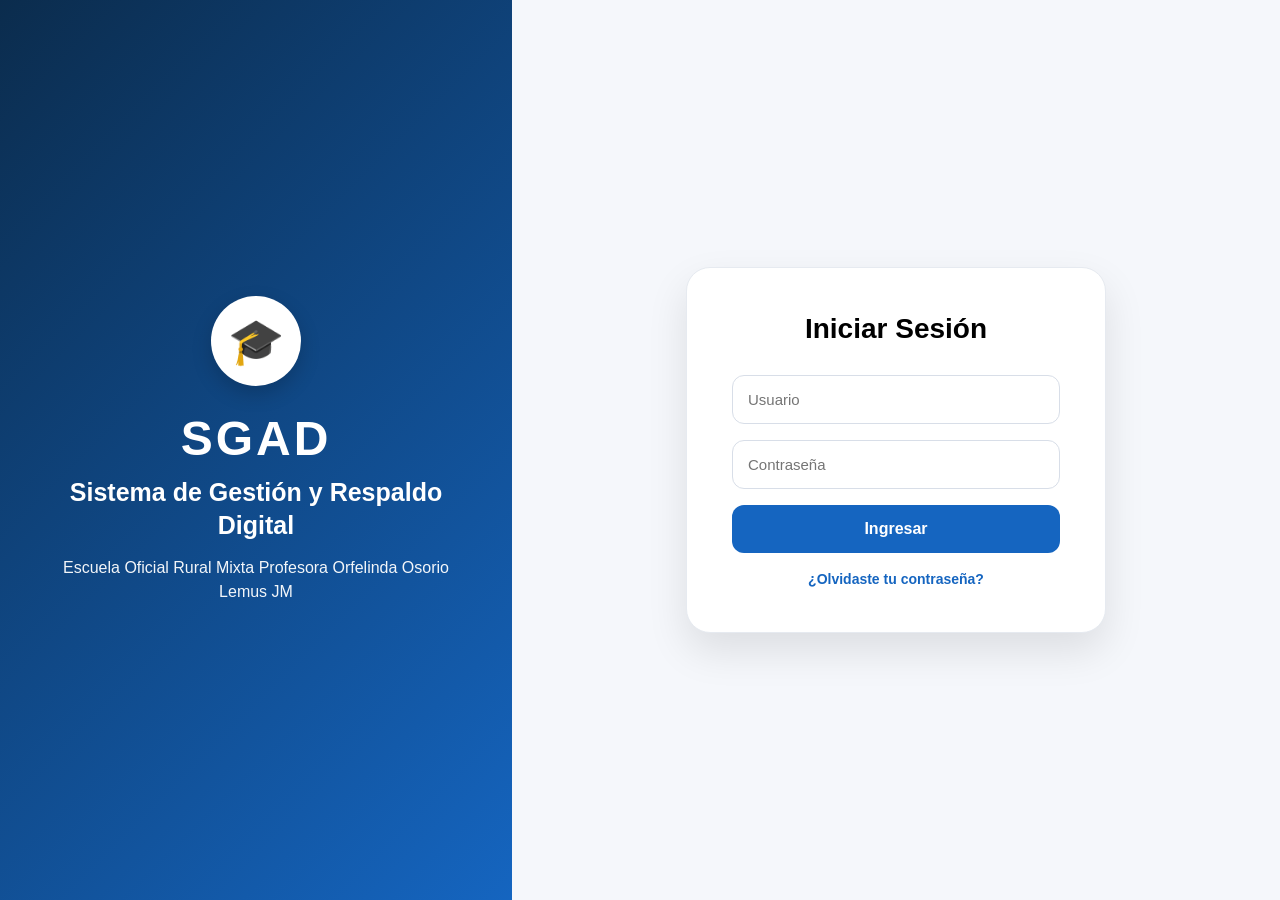
==== index.html @ c1d3e0bd "Add files via upload" ====
<!DOCTYPE html>
<html lang="es">
<head>
    <meta charset="UTF-8">
    <meta name="viewport" content="width=device-width, initial-scale=1.0">
    <title>SGAD - Sistema de Gestión y Respaldo Digital</title>
    <link rel="stylesheet" href="style.css">
</head>
<body>

    <div class="contenedor-login">

        <div class="lado-izquierdo">
            <div class="contenido-logo">
                <div class="logo-circulo">🎓</div>
                <h1>SGAD</h1>
                <h2>Sistema de Gestión y Respaldo Digital</h2>
                <p>Escuela Oficial Rural Mixta Profesora Orfelinda Osorio Lemus JM</p>
            </div>
        </div>

        <div class="lado-derecho">
            <div class="login-box">
                <h2>Iniciar Sesión</h2>
                <input type="text" placeholder="Usuario">
                <input type="password" placeholder="Contraseña">
                <button onclick="iniciarSesion()">Ingresar</button>
                <a href="pages/recuperar-password.html" class="recuperar">
    ¿Olvidaste tu contraseña?
</a>
            </div>
        </div>

    </div>

    <script src="script.js"></script>
</body>
</html>
---- style.css ----
*{
    margin:0;
    padding:0;
    box-sizing:border-box;
    font-family: Arial, sans-serif;
}

body{
    background:#f5f7fb;
}

.contenedor-login{
    display:flex;
    height:100vh;
}

.lado-izquierdo{
    width:40%;
    background:linear-gradient(135deg, #0b2c4d, #1565c0);
    color:white;
    display:flex;
    justify-content:center;
    align-items:center;
    text-align:center;
    padding:50px;
}

.lado-derecho{
    width:60%;
    display:flex;
    justify-content:center;
    align-items:center;
}

.logo-circulo{
    width:90px;
    height:90px;
    background:white;
    color:#1565c0;
    border-radius:50%;
    display:flex;
    justify-content:center;
    align-items:center;
    font-size:45px;
    margin:0 auto 25px auto;
    box-shadow:0 8px 20px rgba(0,0,0,0.18);
}

.contenido-logo h1{
    font-size:48px;
    margin-bottom:10px;
    letter-spacing:3px;
}

.contenido-logo h2{
    font-size:25px;
    margin-bottom:15px;
    line-height:1.3;
}

.contenido-logo p{
    font-size:16px;
    line-height:1.5;
    opacity:0.95;
}

.login-box{
    background:white;
    width:420px;
    padding:45px;
    border-radius:24px;
    box-shadow:0 18px 40px rgba(0,0,0,0.10);
    border:1px solid #e6eaf0;
}

.login-box h2{
    text-align:center;
    margin-bottom:30px;
    font-size:28px;
}

.login-box input{
    width:100%;
    padding:15px;
    margin-bottom:16px;
    border:1px solid #d8dee8;
    border-radius:12px;
    font-size:15px;
    outline:none;
}

.login-box input:focus{
    border-color:#1565c0;
    box-shadow:0 0 0 3px rgba(21,101,192,0.12);
}

.login-box button{
    width:100%;
    padding:15px;
    background:#1565c0;
    color:white;
    border:none;
    border-radius:12px;
    cursor:pointer;
    font-size:16px;
    font-weight:bold;
}

.login-box button:hover{
    background:#0b4ea2;
}

/* DASHBOARD */

.dashboard{
    display:flex;
    height:100vh;
}

.sidebar{
    width:230px;
    background:#0b2c4d;
    color:white;
    padding:30px 20px;
}

.sidebar h2{
    text-align:center;
    margin-bottom:40px;
}

.sidebar ul{
    list-style:none;
}

.sidebar ul li{
    margin:20px 0;
}

.sidebar ul li a{
    color:#dbe7f5;
    text-decoration:none;
    font-size:18px;
    display:flex;
    align-items:center;
    gap:12px;
    padding:15px 18px;
    border-radius:14px;
    transition:0.3s;
}

.sidebar ul li a:hover{
    background:#1565c0;
    color:white;
}

.contenido-dashboard{
    flex:1;
    background:#f5f7fb;
    padding:40px;
}

.header-dashboard h1{
    font-size:36px;
    margin-bottom:10px;
}

.header-dashboard p{
    color:gray;
    margin-bottom:40px;
}

.cards{
    display:grid;
    grid-template-columns: repeat(auto-fit, minmax(230px, 1fr));
    gap:25px;
    margin-top:20px;
}

.card{
    background:white;
    padding:28px;
    border-radius:22px;
    box-shadow:0 10px 25px rgba(0,0,0,0.05);
    border:1px solid #edf2f7;
    transition:0.3s;
}

.card:hover{
    transform:translateY(-7px);
    box-shadow:0 15px 30px rgba(21,101,192,0.12);
}

.card h3{
    margin-bottom:10px;
}

.barra-superior{
    background:white;
    border-radius:20px;
    padding:22px 30px;
    margin-bottom:30px;
    display:flex;
    justify-content:space-between;
    align-items:center;
    box-shadow:0 8px 20px rgba(0,0,0,0.05);
}

.barra-superior h2{
    margin-bottom:5px;
}

.barra-superior p{
    color:gray;
}

.usuario-box{
    background:#1565c0;
    color:white;
    padding:14px 20px;
    border-radius:14px;
    font-weight:bold;
}

/* TABLAS */

.acciones-tabla{
    display:flex;
    justify-content:space-between;
    align-items:center;
    margin-bottom:25px;
}

.acciones-tabla input{
    width:320px;
    padding:14px;
    border:1px solid #d8dee8;
    border-radius:12px;
    outline:none;
}

.acciones-tabla button{
    background:#1565c0;
    color:white;
    border:none;
    padding:14px 20px;
    border-radius:12px;
    font-weight:bold;
    cursor:pointer;
}

.tabla-contenedor{
    background:white;
    border-radius:22px;
    padding:25px;
    box-shadow:0 10px 25px rgba(0,0,0,0.05);
    border:1px solid #edf2f7;
}

table{
    width:100%;
    border-collapse:collapse;
}

th{
    text-align:left;
    padding:15px;
    color:#5f6b7a;
    border-bottom:1px solid #edf2f7;
}

td{
    padding:16px;
    border-bottom:1px solid #edf2f7;
}

.activo{
    background:#e8f7ee;
    color:#168a45;
    padding:7px 12px;
    border-radius:20px;
    font-weight:bold;
}

.pendiente{
    background:#fff4d8;
    color:#b7791f;
    padding:7px 12px;
    border-radius:20px;
    font-weight:bold;
}

.btn-azul{
    background:#1565c0;
    color:white;
    text-decoration:none;
    padding:14px 20px;
    border-radius:12px;
    font-weight:bold;
}

/* FORMULARIO ESTUDIANTE */

.formulario-card{
    background:white;
    padding:35px;
    border-radius:22px;
    display:grid;
    grid-template-columns:1fr 1fr;
    gap:20px;
    box-shadow:0 10px 25px rgba(0,0,0,0.05);
}

.grupo-formulario{
    display:flex;
    flex-direction:column;
}

.grupo-formulario label{
    margin-bottom:8px;
    font-weight:bold;
    color:#334155;
}

.grupo-formulario input,
.grupo-formulario select{
    padding:14px;
    border:1px solid #d8dee8;
    border-radius:12px;
    outline:none;
}

.botones-formulario{
    grid-column: span 2;
    display:flex;
    justify-content:end;
    gap:15px;
    margin-top:20px;
}

.btn-cancelar{
    background:#e5e7eb;
    padding:14px 20px;
    border-radius:12px;
    text-decoration:none;
    color:#111827;
    font-weight:bold;
}

.btn-guardar{
    background:#1565c0;
    color:white;
    border:none;
    padding:14px 22px;
    border-radius:12px;
    font-weight:bold;
    cursor:pointer;
}

/* EXPEDIENTES */

.expediente-grid{
    display:grid;
    grid-template-columns:320px 1fr;
    gap:30px;
}

.perfil-card{
    background:white;
    padding:35px;
    border-radius:22px;
    text-align:center;
    box-shadow:0 10px 25px rgba(0,0,0,0.05);
}

.avatar{
    width:90px;
    height:90px;
    background:#1565c0;
    color:white;
    border-radius:50%;
    display:flex;
    justify-content:center;
    align-items:center;
    margin:0 auto 20px;
    font-size:28px;
    font-weight:bold;
}

.perfil-card h2{
    margin-bottom:10px;
}

.perfil-card p{
    margin:10px 0;
    color:#475569;
}

.detalle-expediente{
    background:white;
    padding:35px;
    border-radius:22px;
    box-shadow:0 10px 25px rgba(0,0,0,0.05);
}

.detalle-expediente h2{
    margin-bottom:25px;
}

.documento-item{
    display:flex;
    justify-content:space-between;
    align-items:center;
    padding:18px;
    border:1px solid #edf2f7;
    border-radius:14px;
    margin-bottom:15px;
}

/* REPORTES */

.cards-reportes{
    display:grid;
    grid-template-columns:repeat(auto-fit,minmax(260px,1fr));
    gap:25px;
}

.reporte-card{
    background:white;
    padding:30px;
    border-radius:24px;
    text-align:center;
    box-shadow:0 10px 25px rgba(0,0,0,0.05);
    transition:0.3s;
}

.reporte-card:hover{
    transform:translateY(-6px);
}

.icono-reporte{
    font-size:55px;
    margin-bottom:20px;
}

.reporte-card h3{
    margin-bottom:12px;
}

.reporte-card p{
    color:#64748b;
    margin-bottom:20px;
}

.reporte-card button{
    background:#1565c0;
    color:white;
    border:none;
    padding:14px 18px;
    border-radius:12px;
    cursor:pointer;
    font-weight:bold;
}

/* CONFIGURACIÓN */

.config-grid{
    display:grid;
    grid-template-columns:repeat(auto-fit,minmax(260px,1fr));
    gap:25px;
}

.config-card{
    background:white;
    padding:30px;
    border-radius:24px;
    text-align:center;
    box-shadow:0 10px 25px rgba(0,0,0,0.05);
    transition:0.3s;
}

.config-card:hover{
    transform:translateY(-6px);
}

.icono-config{
    font-size:55px;
    margin-bottom:20px;
}

.config-card h3{
    margin-bottom:12px;
}

.config-card p{
    color:#64748b;
    margin-bottom:20px;
}

.config-card button{
    background:#1565c0;
    color:white;
    border:none;
    padding:14px 18px;
    border-radius:12px;
    cursor:pointer;
    font-weight:bold;
}

.recuperar{
    display:block;
    text-align:center;
    margin-top:18px;
    color:#1565c0;
    text-decoration:none;
    font-weight:bold;
    font-size:14px;
}

.recuperar:hover{
    text-decoration:underline;
}

.link-accion{
    color:#1565c0;
    text-decoration:none;
    font-weight:bold;
}

.link-accion:hover{
    text-decoration:underline;
}

.sidebar a{
    text-decoration: none;
    color: white;
}

.sidebar a:visited{
    color: white;
}
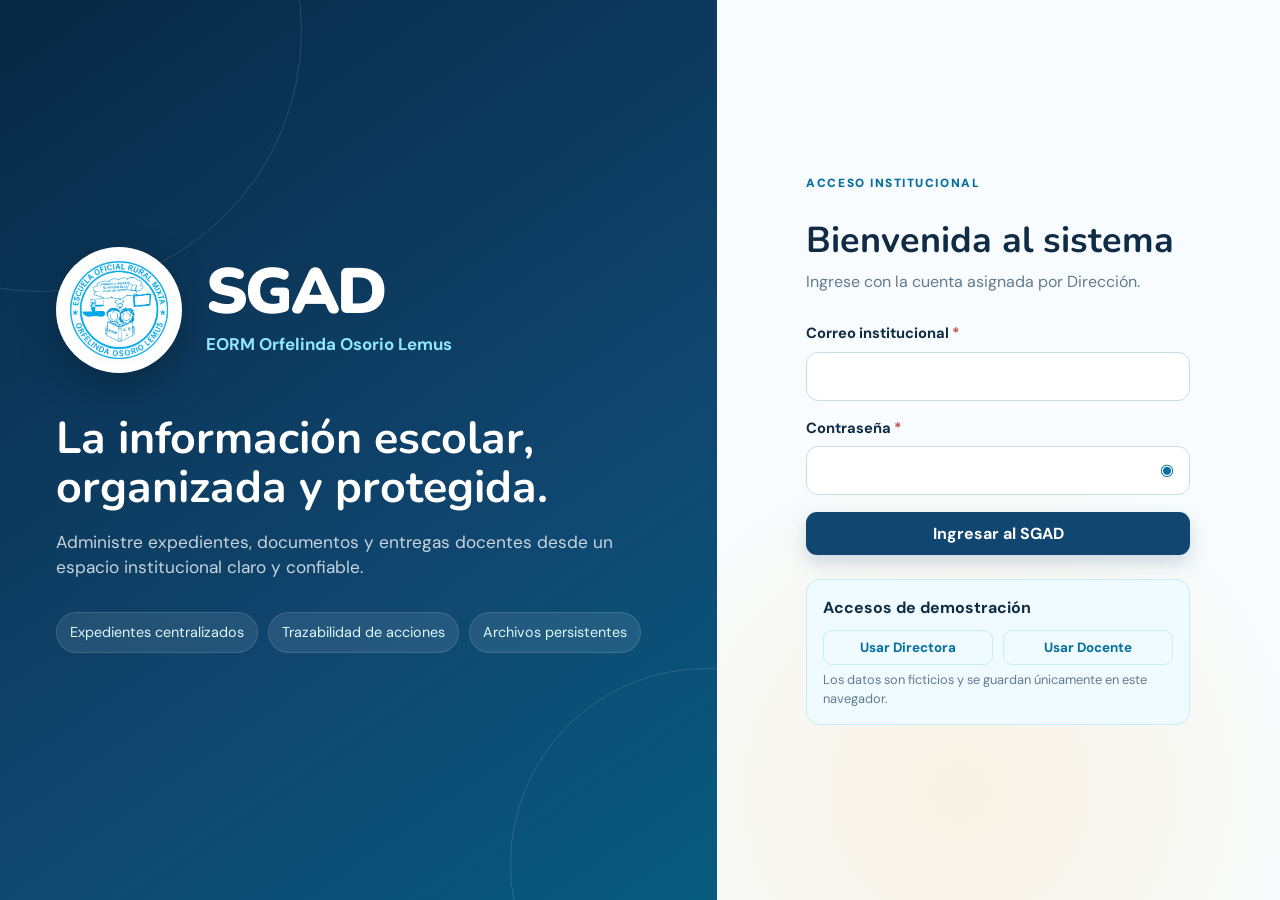
==== commit f01dc09f: "Publicar prototipo funcional SGAD" ====
--- a/index.html
+++ b/index.html
@@ -1,38 +1,26 @@
-<!DOCTYPE html>
-<html lang="es">
-<head>
-    <meta charset="UTF-8">
-    <meta name="viewport" content="width=device-width, initial-scale=1.0">
-    <title>SGAD - Sistema de Gestión y Respaldo Digital</title>
-    <link rel="stylesheet" href="style.css">
-</head>
-<body>
-
-    <div class="contenedor-login">
-
-        <div class="lado-izquierdo">
-            <div class="contenido-logo">
-                <div class="logo-circulo">🎓</div>
-                <h1>SGAD</h1>
-                <h2>Sistema de Gestión y Respaldo Digital</h2>
-                <p>Escuela Oficial Rural Mixta Profesora Orfelinda Osorio Lemus JM</p>
-            </div>
-        </div>
-
-        <div class="lado-derecho">
-            <div class="login-box">
-                <h2>Iniciar Sesión</h2>
-                <input type="text" placeholder="Usuario">
-                <input type="password" placeholder="Contraseña">
-                <button onclick="iniciarSesion()">Ingresar</button>
-                <a href="pages/recuperar-password.html" class="recuperar">
-    ¿Olvidaste tu contraseña?
-</a>
-            </div>
-        </div>
-
-    </div>
-
-    <script src="script.js"></script>
-</body>
-</html>+<!doctype html>
+<html lang="es">
+<head>
+  <meta charset="UTF-8">
+  <meta name="viewport" content="width=device-width, initial-scale=1.0">
+  <meta name="description" content="SGAD - Sistema de Gestión y Archivo Digital de la EORM Orfelinda Osorio Lemus">
+  <title>SGAD · EORM Orfelinda Osorio Lemus</title>
+  <link rel="preconnect" href="https://fonts.googleapis.com">
+  <link rel="preconnect" href="https://fonts.gstatic.com" crossorigin>
+  <link href="https://fonts.googleapis.com/css2?family=DM+Sans:wght@400;500;600;700&amp;family=Nunito:wght@700;800;900&amp;display=swap" rel="stylesheet">
+  <link rel="stylesheet" href="styles.css">
+</head>
+<body>
+  <div id="app" aria-live="polite"></div>
+
+  <div id="modal-root" class="modal-root" aria-hidden="true"></div>
+  <div id="toast-root" class="toast-root" aria-live="assertive"></div>
+
+  <script src="data.js"></script>
+  <script src="storage.js"></script>
+  <script src="app-core.js"></script>
+  <script src="pages-director.js"></script>
+  <script src="pages-teacher.js"></script>
+  <script src="app.js"></script>
+</body>
+</html>
--- a/styles.css
+++ b/styles.css
@@ -0,0 +1,523 @@
+:root {
+  --navy-950: #072844;
+  --navy-900: #0a3457;
+  --navy-800: #10466f;
+  --blue-700: #056f9f;
+  --cyan-600: #08a8d7;
+  --cyan-500: #18bce7;
+  --cyan-100: #dff7fd;
+  --cyan-50: #effbfe;
+  --mint-600: #16866b;
+  --mint-100: #def7ed;
+  --amber-600: #bc6a08;
+  --amber-100: #fff2d8;
+  --coral-600: #bf4d4d;
+  --coral-100: #ffe7e5;
+  --purple-600: #7255b7;
+  --purple-100: #eee9ff;
+  --ink: #102c45;
+  --muted: #637b90;
+  --line: #d9e6ee;
+  --surface: #ffffff;
+  --canvas: #f3f8fb;
+  --shadow: 0 18px 45px rgba(18, 62, 91, .10);
+  --shadow-sm: 0 7px 22px rgba(18, 62, 91, .08);
+  --radius: 18px;
+  --radius-sm: 12px;
+  --sidebar: 286px;
+}
+
+* { box-sizing: border-box; }
+
+html, body { margin: 0; min-height: 100%; }
+
+body {
+  font-family: "DM Sans", Arial, sans-serif;
+  color: var(--ink);
+  background: var(--canvas);
+  line-height: 1.45;
+}
+
+button, input, select, textarea { font: inherit; }
+button { cursor: pointer; }
+button:disabled { cursor: not-allowed; opacity: .58; }
+a { color: inherit; }
+
+:focus-visible {
+  outline: 3px solid rgba(24, 188, 231, .42);
+  outline-offset: 2px;
+}
+
+.hidden { display: none !important; }
+.sr-only { position: absolute; width: 1px; height: 1px; padding: 0; margin: -1px; overflow: hidden; clip: rect(0,0,0,0); white-space: nowrap; border: 0; }
+.muted { color: var(--muted); }
+.nowrap { white-space: nowrap; }
+.text-right { text-align: right; }
+.text-center { text-align: center; }
+.mt-0 { margin-top: 0; }
+.mt-12 { margin-top: 12px; }
+.mt-20 { margin-top: 20px; }
+.mb-0 { margin-bottom: 0; }
+
+/* Login */
+.login-page {
+  min-height: 100vh;
+  display: grid;
+  grid-template-columns: minmax(440px, 1.12fr) minmax(390px, .88fr);
+  background:
+    radial-gradient(circle at 12% 15%, rgba(24,188,231,.16), transparent 32%),
+    radial-gradient(circle at 75% 88%, rgba(255,183,77,.14), transparent 30%),
+    #f8fcfe;
+}
+
+.login-brand {
+  position: relative;
+  overflow: hidden;
+  display: flex;
+  align-items: center;
+  justify-content: center;
+  padding: 56px;
+  background: linear-gradient(145deg, var(--navy-950), var(--navy-800) 62%, #075b7e);
+  color: white;
+}
+
+.login-brand::before,
+.login-brand::after {
+  content: "";
+  position: absolute;
+  border-radius: 50%;
+  border: 1px solid rgba(255,255,255,.12);
+}
+.login-brand::before { width: 520px; height: 520px; left: -220px; top: -230px; }
+.login-brand::after { width: 390px; height: 390px; right: -185px; bottom: -160px; }
+
+.brand-content { position: relative; z-index: 1; max-width: 650px; }
+.brand-lockup { display: flex; align-items: center; gap: 24px; margin-bottom: 42px; }
+.brand-logo-wrap {
+  width: 126px;
+  height: 126px;
+  padding: 7px;
+  flex: 0 0 auto;
+  border-radius: 50%;
+  background: white;
+  box-shadow: 0 15px 42px rgba(0,0,0,.22);
+}
+.brand-logo-wrap img { width: 100%; height: 100%; object-fit: contain; border-radius: 50%; }
+.brand-name { font-family: "Nunito", sans-serif; font-size: clamp(2.4rem, 5vw, 4.8rem); line-height: .9; font-weight: 900; letter-spacing: -.04em; }
+.brand-subtitle { margin-top: 10px; color: #8ee8ff; font-weight: 700; font-size: 1.06rem; }
+.login-brand h1 { font-family: "Nunito", sans-serif; margin: 0; font-size: clamp(2rem, 3.5vw, 3.7rem); line-height: 1.08; max-width: 620px; }
+.login-brand p { color: rgba(255,255,255,.77); max-width: 590px; font-size: 1.08rem; margin: 18px 0 0; }
+.brand-points { display: flex; flex-wrap: wrap; gap: 10px; margin-top: 32px; }
+.brand-point { padding: 9px 13px; border-radius: 999px; background: rgba(255,255,255,.09); border: 1px solid rgba(255,255,255,.12); color: #d9f8ff; font-size: .9rem; }
+
+.login-panel { display: flex; align-items: center; justify-content: center; padding: 48px 7vw; }
+.login-card { width: min(470px, 100%); }
+.login-card .eyebrow { color: var(--blue-700); }
+.login-card h2 { font-family: "Nunito", sans-serif; font-size: 2.25rem; line-height: 1.06; margin: 8px 0 10px; }
+.login-card > p { color: var(--muted); margin: 0 0 30px; }
+.login-help { margin-top: 24px; padding: 16px; border-radius: 14px; background: var(--cyan-50); border: 1px solid #c7ecf7; }
+.demo-buttons { display: grid; grid-template-columns: 1fr 1fr; gap: 10px; margin-top: 10px; }
+
+/* Forms */
+.form-group { margin-bottom: 17px; }
+.form-group label, .field-label { display: block; color: var(--ink); font-weight: 700; margin-bottom: 7px; font-size: .92rem; }
+.required::after { content: " *"; color: var(--coral-600); }
+.input, select.input, textarea.input {
+  width: 100%;
+  border: 1px solid #cbdce7;
+  background: white;
+  color: var(--ink);
+  border-radius: 12px;
+  padding: 12px 14px;
+  min-height: 46px;
+  transition: border .18s, box-shadow .18s;
+}
+.input:hover { border-color: #9fc5d6; }
+.input:focus { border-color: var(--cyan-600); box-shadow: 0 0 0 4px rgba(8,168,215,.12); outline: none; }
+textarea.input { resize: vertical; min-height: 96px; }
+.input-hint { color: var(--muted); font-size: .8rem; margin-top: 6px; }
+.input-error { color: var(--coral-600); font-size: .82rem; margin-top: 5px; }
+.field-row { display: grid; grid-template-columns: repeat(2, minmax(0,1fr)); gap: 16px; }
+.field-row.three { grid-template-columns: repeat(3, minmax(0,1fr)); }
+.input-icon { position: relative; }
+.input-icon .input { padding-right: 48px; }
+.input-icon button { position: absolute; right: 6px; top: 6px; width: 35px; height: 35px; border: 0; background: transparent; border-radius: 9px; color: var(--blue-700); }
+.check-grid { display: grid; grid-template-columns: repeat(2, minmax(0,1fr)); gap: 10px; }
+.check-item { display: flex; gap: 10px; align-items: flex-start; padding: 11px 12px; border: 1px solid var(--line); border-radius: 11px; background: white; }
+.check-item input { margin-top: 4px; accent-color: var(--cyan-600); }
+.radio-group { display: grid; grid-template-columns: repeat(2, minmax(0,1fr)); gap: 12px; }
+.radio-card { border: 1px solid var(--line); border-radius: 14px; padding: 14px; display: flex; gap: 10px; align-items: flex-start; }
+.radio-card:has(input:checked) { border-color: var(--cyan-600); background: var(--cyan-50); box-shadow: inset 0 0 0 1px var(--cyan-600); }
+.radio-card input { accent-color: var(--cyan-600); margin-top: 4px; }
+
+.btn {
+  border: 0;
+  border-radius: 11px;
+  min-height: 42px;
+  padding: 10px 16px;
+  display: inline-flex;
+  align-items: center;
+  justify-content: center;
+  gap: 8px;
+  font-weight: 700;
+  transition: transform .15s, box-shadow .15s, background .15s;
+  text-decoration: none;
+}
+.btn:hover:not(:disabled) { transform: translateY(-1px); }
+.btn-primary { background: var(--navy-800); color: white; box-shadow: 0 8px 18px rgba(16,70,111,.18); }
+.btn-primary:hover:not(:disabled) { background: var(--navy-900); }
+.btn-accent { background: var(--cyan-600); color: #04283b; }
+.btn-accent:hover:not(:disabled) { background: var(--cyan-500); }
+.btn-secondary { background: white; color: var(--navy-800); border: 1px solid #bcd4e2; }
+.btn-soft { background: var(--cyan-50); color: var(--blue-700); border: 1px solid #c7edf7; }
+.btn-danger { background: var(--coral-600); color: white; }
+.btn-warning { background: var(--amber-100); color: #8d4f00; border: 1px solid #f5d59e; }
+.btn-ghost { background: transparent; color: var(--navy-800); }
+.btn-block { width: 100%; }
+.btn-sm { min-height: 34px; padding: 7px 11px; border-radius: 9px; font-size: .84rem; }
+.btn-icon { width: 42px; min-width: 42px; padding: 0; }
+
+/* App layout */
+.app-shell { min-height: 100vh; display: grid; grid-template-columns: var(--sidebar) minmax(0,1fr); }
+.sidebar {
+  position: fixed;
+  inset: 0 auto 0 0;
+  width: var(--sidebar);
+  background: linear-gradient(180deg, var(--navy-950), #0a3151 75%, #0b3d60);
+  color: white;
+  display: flex;
+  flex-direction: column;
+  z-index: 30;
+  box-shadow: 9px 0 28px rgba(8,42,68,.10);
+}
+.side-brand { display: flex; align-items: center; gap: 13px; padding: 22px 20px 20px; border-bottom: 1px solid rgba(255,255,255,.09); }
+.side-brand img { width: 54px; height: 54px; object-fit: contain; background: white; border-radius: 50%; padding: 3px; }
+.side-brand strong { display: block; font-family: "Nunito", sans-serif; font-size: 1.35rem; }
+.side-brand span { display: block; color: #76dff8; font-size: .76rem; margin-top: 2px; }
+.role-chip { margin: 15px 18px 4px; padding: 10px 12px; border-radius: 12px; background: rgba(38,213,177,.09); color: #b6fff0; font-weight: 800; font-size: .77rem; letter-spacing: .08em; }
+.role-dot { display: inline-block; width: 8px; height: 8px; background: #29ddb0; border-radius: 50%; margin-right: 8px; box-shadow: 0 0 0 5px rgba(41,221,176,.1); }
+.nav-scroll { padding: 6px 12px 18px; overflow-y: auto; flex: 1; }
+.nav-section { color: #86b7d2; font-size: .69rem; font-weight: 800; letter-spacing: .13em; padding: 15px 10px 7px; }
+.nav-link { width: 100%; border: 0; color: #dcedf6; background: transparent; display: flex; align-items: center; gap: 12px; border-radius: 12px; padding: 11px 12px; margin: 3px 0; text-align: left; font-weight: 600; }
+.nav-link:hover { background: rgba(255,255,255,.07); color: white; }
+.nav-link.active { background: var(--cyan-500); color: #062f47; font-weight: 800; box-shadow: 0 7px 20px rgba(3,21,35,.20); }
+.nav-icon { width: 22px; text-align: center; font-size: 1rem; }
+.nav-label { flex: 1; }
+.nav-badge { min-width: 24px; height: 24px; border-radius: 999px; display: inline-grid; place-items: center; padding: 0 7px; background: rgba(255,255,255,.14); font-size: .76rem; }
+.nav-link.active .nav-badge { background: rgba(6,47,71,.14); }
+.side-footer { padding: 14px 16px 18px; border-top: 1px solid rgba(255,255,255,.09); }
+.side-footer .btn { color: white; border-color: rgba(255,255,255,.18); background: rgba(255,255,255,.05); }
+.side-footer .btn:hover { background: rgba(255,255,255,.1); }
+
+.main-column { grid-column: 2; min-width: 0; }
+.topbar { position: sticky; top: 0; z-index: 25; height: 82px; background: rgba(255,255,255,.94); backdrop-filter: blur(15px); border-bottom: 1px solid var(--line); display: flex; align-items: center; justify-content: space-between; padding: 0 30px; }
+.topbar-left { display: flex; align-items: center; gap: 12px; }
+.mobile-menu { display: none; }
+.topbar-title { font-family: "Nunito", sans-serif; font-weight: 900; font-size: 1.2rem; color: var(--navy-800); }
+.topbar-school { color: var(--muted); padding-left: 12px; border-left: 1px solid var(--line); }
+.topbar-actions { display: flex; align-items: center; gap: 12px; }
+.cycle-select { display: flex; align-items: center; gap: 10px; padding: 9px 12px; border: 1px solid #bde7f2; border-radius: 13px; background: var(--cyan-50); }
+.cycle-select span { color: var(--blue-700); font-size: .76rem; font-weight: 800; }
+.cycle-select select { border: 0; background: transparent; color: var(--navy-800); font-weight: 800; outline: none; }
+.notification-wrap { position: relative; }
+.notification-button { position: relative; }
+.notification-count { position: absolute; top: -7px; right: -5px; min-width: 21px; height: 21px; border-radius: 999px; background: var(--coral-600); color: white; display: grid; place-items: center; font-size: .68rem; font-weight: 800; padding: 0 5px; border: 2px solid white; }
+.notification-menu { position: absolute; right: 0; top: 54px; width: min(390px, 90vw); background: white; border: 1px solid var(--line); border-radius: 16px; box-shadow: var(--shadow); overflow: hidden; }
+.notification-head { display: flex; justify-content: space-between; align-items: center; padding: 15px 16px; border-bottom: 1px solid var(--line); }
+.notification-list { max-height: 420px; overflow-y: auto; }
+.notification-item { width: 100%; border: 0; border-bottom: 1px solid #edf3f6; background: white; text-align: left; padding: 14px 16px; display: grid; grid-template-columns: 34px 1fr; gap: 11px; }
+.notification-item.unread { background: #f0fbfe; }
+.notification-item:hover { background: #f5fafc; }
+.notification-item strong { display: block; margin-bottom: 2px; }
+.notification-item small { color: var(--muted); }
+.user-summary { display: flex; align-items: center; gap: 10px; }
+.avatar { width: 43px; height: 43px; border-radius: 13px; display: grid; place-items: center; background: var(--navy-800); color: white; font-family: "Nunito",sans-serif; font-weight: 900; }
+.user-summary strong { display: block; font-size: .88rem; }
+.user-summary small { color: var(--muted); font-size: .72rem; }
+
+.page { padding: 34px clamp(22px, 3vw, 48px) 60px; max-width: 1700px; margin: 0 auto; }
+.page-head { display: flex; align-items: flex-start; justify-content: space-between; gap: 24px; margin-bottom: 25px; }
+.eyebrow { margin: 0 0 6px; color: var(--blue-700); font-size: .74rem; font-weight: 900; letter-spacing: .13em; text-transform: uppercase; }
+.page-head h1 { font-family: "Nunito",sans-serif; font-size: clamp(2rem, 3vw, 2.75rem); line-height: 1; margin: 0 0 9px; color: var(--navy-800); }
+.page-head p { margin: 0; color: var(--muted); font-size: 1rem; }
+.page-actions { display: flex; gap: 10px; flex-wrap: wrap; }
+
+.hero { background: linear-gradient(125deg, var(--navy-900), #126c92); border-radius: 23px; padding: 32px 34px; color: white; display: flex; align-items: center; justify-content: space-between; gap: 22px; box-shadow: 0 18px 42px rgba(10,52,87,.18); margin-bottom: 24px; position: relative; overflow: hidden; }
+.hero::after { content: ""; position: absolute; width: 270px; height: 270px; border-radius: 50%; border: 45px solid rgba(255,255,255,.05); right: 12%; top: -135px; }
+.hero > * { position: relative; z-index: 1; }
+.hero .eyebrow { color: #7be7ff; }
+.hero h1 { font-family: "Nunito",sans-serif; margin: 4px 0 8px; font-size: clamp(1.8rem,3.4vw,3rem); line-height: 1.05; }
+.hero p { margin: 0; color: #cdebf6; max-width: 680px; }
+.hero .btn { min-width: 180px; background: white; color: var(--navy-800); }
+
+.metrics { display: grid; grid-template-columns: repeat(4, minmax(0,1fr)); gap: 16px; margin-bottom: 22px; }
+.metric { background: white; border: 1px solid var(--line); border-radius: var(--radius); padding: 20px; box-shadow: var(--shadow-sm); min-height: 166px; display: flex; flex-direction: column; }
+.metric-head { display: flex; justify-content: space-between; gap: 12px; }
+.metric-label { color: var(--muted); text-transform: uppercase; font-size: .72rem; letter-spacing: .08em; font-weight: 800; }
+.metric-value { font-family: "Nunito",sans-serif; color: var(--navy-800); font-size: 2.45rem; line-height: 1; font-weight: 900; margin-top: 7px; }
+.metric-icon { width: 45px; height: 45px; border-radius: 14px; display: grid; place-items: center; background: var(--cyan-100); color: var(--blue-700); font-size: 1.15rem; }
+.metric-sub { color: var(--muted); font-size: .84rem; margin-top: 7px; }
+.metric-foot { border-top: 1px solid var(--line); margin-top: auto; padding-top: 11px; display: flex; align-items: center; justify-content: space-between; gap: 10px; font-size: .8rem; }
+.link-button { border: 0; background: transparent; color: var(--blue-700); padding: 0; font-weight: 800; }
+
+.grid-2 { display: grid; grid-template-columns: repeat(2, minmax(0,1fr)); gap: 20px; }
+.grid-3 { display: grid; grid-template-columns: repeat(3, minmax(0,1fr)); gap: 18px; }
+.card { background: white; border: 1px solid var(--line); border-radius: var(--radius); box-shadow: var(--shadow-sm); padding: 22px; }
+.card-head { display: flex; justify-content: space-between; align-items: flex-start; gap: 16px; margin-bottom: 17px; }
+.card-title { font-family: "Nunito",sans-serif; color: var(--navy-800); font-size: 1.25rem; margin: 0; }
+.card-subtitle { color: var(--muted); margin: 3px 0 0; font-size: .86rem; }
+.list { list-style: none; margin: 0; padding: 0; }
+.list-item { display: flex; align-items: flex-start; gap: 12px; padding: 13px 0; border-bottom: 1px solid #edf3f6; }
+.list-item:last-child { border-bottom: 0; }
+.list-icon { width: 36px; height: 36px; border-radius: 11px; display: grid; place-items: center; background: var(--cyan-50); color: var(--blue-700); flex: 0 0 auto; }
+.list-main { flex: 1; min-width: 0; }
+.list-main strong { display: block; }
+.list-main small { display: block; color: var(--muted); margin-top: 2px; }
+
+.toolbar { background: white; border: 1px solid var(--line); border-radius: 16px; padding: 14px; display: grid; grid-template-columns: minmax(230px,1fr) repeat(2,minmax(150px,220px)); gap: 11px; margin-bottom: 18px; }
+.toolbar.four { grid-template-columns: minmax(230px,1fr) repeat(3,minmax(140px,200px)); }
+.toolbar .input { min-height: 44px; }
+
+.table-card { background: white; border: 1px solid var(--line); border-radius: var(--radius); overflow: hidden; box-shadow: var(--shadow-sm); }
+.table-wrap { overflow-x: auto; }
+table { width: 100%; border-collapse: collapse; min-width: 780px; }
+th { background: #f4f9fb; color: #5a7286; text-align: left; padding: 13px 16px; font-size: .72rem; letter-spacing: .07em; text-transform: uppercase; border-bottom: 1px solid var(--line); }
+td { padding: 14px 16px; border-bottom: 1px solid #e8f0f4; vertical-align: middle; font-size: .9rem; }
+tbody tr:last-child td { border-bottom: 0; }
+tbody tr:hover { background: #fbfdfe; }
+.cell-title { font-weight: 800; color: var(--ink); }
+.cell-sub { color: var(--muted); font-size: .78rem; margin-top: 2px; }
+.table-actions { display: flex; gap: 7px; flex-wrap: wrap; }
+
+.badge { display: inline-flex; align-items: center; gap: 6px; border-radius: 999px; padding: 5px 9px; font-size: .74rem; font-weight: 800; white-space: nowrap; }
+.badge-success { background: var(--mint-100); color: #0b745a; }
+.badge-warning { background: var(--amber-100); color: #945300; }
+.badge-danger { background: var(--coral-100); color: #a43d3d; }
+.badge-info { background: var(--cyan-100); color: #006d93; }
+.badge-purple { background: var(--purple-100); color: #6043a4; }
+.badge-neutral { background: #edf3f6; color: #536a7b; }
+
+.section-card { background: white; border: 1px solid var(--line); border-radius: var(--radius); padding: 20px; box-shadow: var(--shadow-sm); }
+.section-top { display: flex; justify-content: space-between; gap: 12px; }
+.section-card h3 { font-family: "Nunito",sans-serif; margin: 4px 0 9px; color: var(--navy-800); font-size: 1.35rem; }
+.section-count { font-family: "Nunito",sans-serif; font-size: 1.8rem; font-weight: 900; color: var(--blue-700); }
+.section-foot { border-top: 1px solid var(--line); padding-top: 13px; margin-top: 15px; display: flex; align-items: center; justify-content: space-between; gap: 10px; }
+
+.progress { height: 8px; background: #e6eff4; border-radius: 999px; overflow: hidden; margin-top: 10px; }
+.progress > span { display: block; height: 100%; border-radius: inherit; background: linear-gradient(90deg,var(--cyan-600),#31d3bd); }
+
+.empty-state { padding: 45px 24px; text-align: center; color: var(--muted); }
+.empty-icon { width: 62px; height: 62px; border-radius: 18px; display: grid; place-items: center; margin: 0 auto 13px; background: var(--cyan-50); color: var(--blue-700); font-size: 1.6rem; }
+.empty-state h3 { color: var(--navy-800); margin: 0 0 5px; }
+
+.alert { border-radius: 13px; padding: 12px 14px; display: flex; align-items: flex-start; gap: 10px; font-size: .88rem; }
+.alert-info { background: var(--cyan-50); border: 1px solid #c6eefa; color: #095b78; }
+.alert-warning { background: #fff8e9; border: 1px solid #f6ddb1; color: #835111; }
+.alert-danger { background: #fff0ef; border: 1px solid #f4c7c2; color: #993c35; }
+.alert-success { background: #eaf9f3; border: 1px solid #bee8d8; color: #17634f; }
+
+.stepper { display: flex; gap: 6px; margin-bottom: 22px; }
+.step { flex: 1; height: 5px; border-radius: 999px; background: #dce8ee; }
+.step.done, .step.active { background: var(--cyan-600); }
+.detail-grid { display: grid; grid-template-columns: repeat(2,minmax(0,1fr)); gap: 0 20px; }
+.detail-item { padding: 11px 0; border-bottom: 1px dashed var(--line); }
+.detail-item label { display: block; color: var(--muted); font-size: .72rem; text-transform: uppercase; letter-spacing: .06em; font-weight: 800; }
+.detail-item strong { display: block; margin-top: 3px; font-size: .92rem; }
+.requirement-list { display: grid; gap: 10px; margin-top: 14px; }
+.requirement { border: 1px solid var(--line); border-radius: 13px; padding: 13px 14px; display: flex; align-items: center; gap: 12px; }
+.requirement-state { width: 34px; height: 34px; border-radius: 11px; display: grid; place-items: center; flex: 0 0 auto; }
+.requirement-state.ok { background: var(--mint-100); color: var(--mint-600); }
+.requirement-state.missing { background: var(--amber-100); color: var(--amber-600); }
+.requirement-info { flex: 1; min-width: 0; }
+.requirement-info strong { display: block; }
+.requirement-info small { color: var(--muted); }
+
+/* Modals */
+.modal-root { position: fixed; inset: 0; z-index: 100; display: none; }
+.modal-root.open { display: block; }
+.modal-backdrop { position: absolute; inset: 0; background: rgba(5,29,48,.68); backdrop-filter: blur(4px); }
+.modal-shell { position: relative; width: min(780px, calc(100vw - 30px)); max-height: calc(100vh - 36px); margin: 18px auto; background: white; border-radius: 21px; box-shadow: 0 24px 75px rgba(4,31,50,.35); display: flex; flex-direction: column; overflow: hidden; }
+.modal-shell.lg { width: min(1040px, calc(100vw - 30px)); }
+.modal-shell.sm { width: min(520px, calc(100vw - 30px)); }
+.modal-head { display: flex; align-items: flex-start; justify-content: space-between; gap: 20px; padding: 21px 25px 18px; border-bottom: 1px solid var(--line); }
+.modal-head h2 { font-family: "Nunito",sans-serif; color: var(--navy-800); margin: 3px 0 0; font-size: 1.7rem; line-height: 1.1; }
+.modal-close { width: 40px; height: 40px; border: 0; background: transparent; color: var(--muted); border-radius: 10px; font-size: 1.45rem; }
+.modal-close:hover { background: #eef5f8; color: var(--navy-800); }
+.modal-body { padding: 22px 25px; overflow-y: auto; }
+.modal-foot { display: flex; justify-content: flex-end; gap: 10px; padding: 16px 25px 20px; border-top: 1px solid var(--line); background: #fbfdfe; }
+.file-preview { min-height: 360px; border: 1px solid var(--line); border-radius: 14px; background: #f1f6f9; overflow: hidden; display: grid; place-items: center; }
+.file-preview iframe { width: 100%; height: 65vh; border: 0; }
+.file-preview img { max-width: 100%; max-height: 65vh; object-fit: contain; }
+
+.toast-root { position: fixed; right: 18px; bottom: 18px; z-index: 200; display: grid; gap: 10px; width: min(390px, calc(100vw - 36px)); }
+.toast { padding: 14px 15px; border-radius: 14px; background: var(--navy-950); color: white; box-shadow: var(--shadow); display: grid; grid-template-columns: 28px 1fr auto; gap: 10px; align-items: start; animation: toast-in .25s ease-out; }
+.toast.success { background: #126b56; }
+.toast.error { background: #9e3f3b; }
+.toast.warning { background: #8c570d; }
+.toast button { border: 0; background: transparent; color: white; opacity: .75; }
+@keyframes toast-in { from { transform: translateY(12px); opacity: 0; } }
+
+.loading { display: grid; place-items: center; min-height: 55vh; color: var(--muted); }
+.spinner { width: 38px; height: 38px; border: 4px solid #d9edf4; border-top-color: var(--cyan-600); border-radius: 50%; animation: spin .8s linear infinite; margin: 0 auto 12px; }
+@keyframes spin { to { transform: rotate(360deg); } }
+
+.report-preview { background: white; border: 1px solid var(--line); border-radius: var(--radius); padding: 24px; margin-top: 18px; }
+.report-heading { display: flex; align-items: center; gap: 14px; padding-bottom: 16px; border-bottom: 2px solid var(--navy-800); margin-bottom: 16px; }
+.report-heading img { width: 58px; height: 58px; object-fit: contain; }
+.report-heading h2 { margin: 0; color: var(--navy-800); font-family: "Nunito",sans-serif; }
+.report-heading p { margin: 2px 0 0; color: var(--muted); font-size: .85rem; }
+
+@media (max-width: 1180px) {
+  :root { --sidebar: 245px; }
+  .metrics { grid-template-columns: repeat(2,minmax(0,1fr)); }
+  .grid-3 { grid-template-columns: repeat(2,minmax(0,1fr)); }
+  .user-summary > div:last-child { display: none; }
+}
+
+@media (max-width: 900px) {
+  .login-page { grid-template-columns: 1fr; }
+  .login-brand { min-height: 360px; padding: 38px 28px; }
+  .login-brand p, .brand-points { display: none; }
+  .login-panel { padding: 38px 24px; }
+  .app-shell { display: block; }
+  .sidebar { transform: translateX(-105%); transition: transform .25s ease; width: 286px; }
+  .sidebar.open { transform: translateX(0); }
+  .main-column { margin-left: 0; }
+  .mobile-menu { display: inline-flex; }
+  .topbar { padding: 0 18px; }
+  .topbar-school { display: none; }
+  .page { padding: 26px 18px 50px; }
+  .toolbar, .toolbar.four { grid-template-columns: 1fr 1fr; }
+  .grid-2 { grid-template-columns: 1fr; }
+  .hero { align-items: flex-start; }
+  .hero .btn { min-width: auto; }
+}
+
+@media (max-width: 620px) {
+  .brand-lockup { gap: 14px; margin-bottom: 25px; }
+  .brand-logo-wrap { width: 82px; height: 82px; }
+  .login-brand h1 { font-size: 2rem; }
+  .demo-buttons, .field-row, .field-row.three, .check-grid, .radio-group, .detail-grid { grid-template-columns: 1fr; }
+  .topbar { height: 70px; }
+  .topbar-title, .cycle-select span, .user-summary { display: none; }
+  .topbar-actions { gap: 7px; }
+  .cycle-select { padding: 7px 8px; }
+  .metrics, .grid-3 { grid-template-columns: 1fr; }
+  .metric { min-height: 145px; }
+  .hero { padding: 25px 22px; flex-direction: column; }
+  .hero .btn { width: 100%; }
+  .page-head { flex-direction: column; }
+  .page-actions { width: 100%; }
+  .page-actions .btn { flex: 1; }
+  .toolbar, .toolbar.four { grid-template-columns: 1fr; }
+  .modal-shell { max-height: calc(100vh - 14px); margin: 7px auto; border-radius: 16px; }
+  .modal-head, .modal-body, .modal-foot { padding-left: 17px; padding-right: 17px; }
+  .modal-foot { flex-wrap: wrap; }
+  .modal-foot .btn { flex: 1; }
+}
+
+@media print {
+  .sidebar, .topbar, .page-head, .page-actions, .toolbar, .no-print, .toast-root { display: none !important; }
+  body, .main-column, .page { background: white; margin: 0; padding: 0; }
+  .app-shell { display: block; }
+  .report-preview { border: 0; box-shadow: none; padding: 0; }
+  .report-preview table { min-width: 0; font-size: 10pt; }
+}
+
+
+/* Solicitudes docentes en lista vertical */
+.teacher-request-list {
+  display: grid;
+  grid-template-columns: minmax(0, 1fr);
+  gap: 16px;
+}
+
+.teacher-request-list .card {
+  width: 100%;
+}
+
+.teacher-request-list .card-head {
+  margin-bottom: 12px;
+}
+
+.teacher-request-list .section-foot {
+  flex-wrap: wrap;
+}
+
+.teacher-request-list .card-title {
+  overflow-wrap: anywhere;
+}
+
+/* Mejor separación entre tarjetas escolares */
+.section-card {
+  border-left: 4px solid var(--cyan-600);
+  transition: box-shadow .2s ease, transform .2s ease;
+}
+
+.section-card:hover {
+  box-shadow: var(--shadow);
+  transform: translateY(-2px);
+}
+
+
+/* ==========================================
+   SGAD - IMPRESIÓN DE REPORTES CORREGIDA
+   ========================================== */
+
+@media print {
+
+  @page {
+    size: A4;
+    margin: 12mm;
+  }
+
+  /* Ocultar el formulario de filtros */
+  .page:has(.report-preview) > .card {
+    display: none !important;
+  }
+
+  /* Ocultar encabezados y controles de pantalla */
+  .page:has(.report-preview) > .page-head,
+  .report-preview .no-print,
+  .report-preview .page-actions {
+    display: none !important;
+  }
+
+  /* Conservar visible el reporte */
+  .report-preview {
+    display: block !important;
+    visibility: visible !important;
+    position: static !important;
+    width: 100% !important;
+    max-width: none !important;
+    box-shadow: none !important;
+    border: none !important;
+    background: white !important;
+  }
+
+  .report-preview .report-heading,
+  .report-preview .table-wrap,
+  .report-preview table {
+    display: block;
+    visibility: visible !important;
+  }
+
+  .report-preview table {
+    display: table !important;
+    width: 100% !important;
+    border-collapse: collapse;
+    font-size: 10px;
+  }
+
+  .report-preview thead {
+    display: table-header-group !important;
+  }
+
+  .report-preview tbody {
+    display: table-row-group !important;
+  }
+
+  .report-preview tr {
+    break-inside: avoid;
+  }
+}
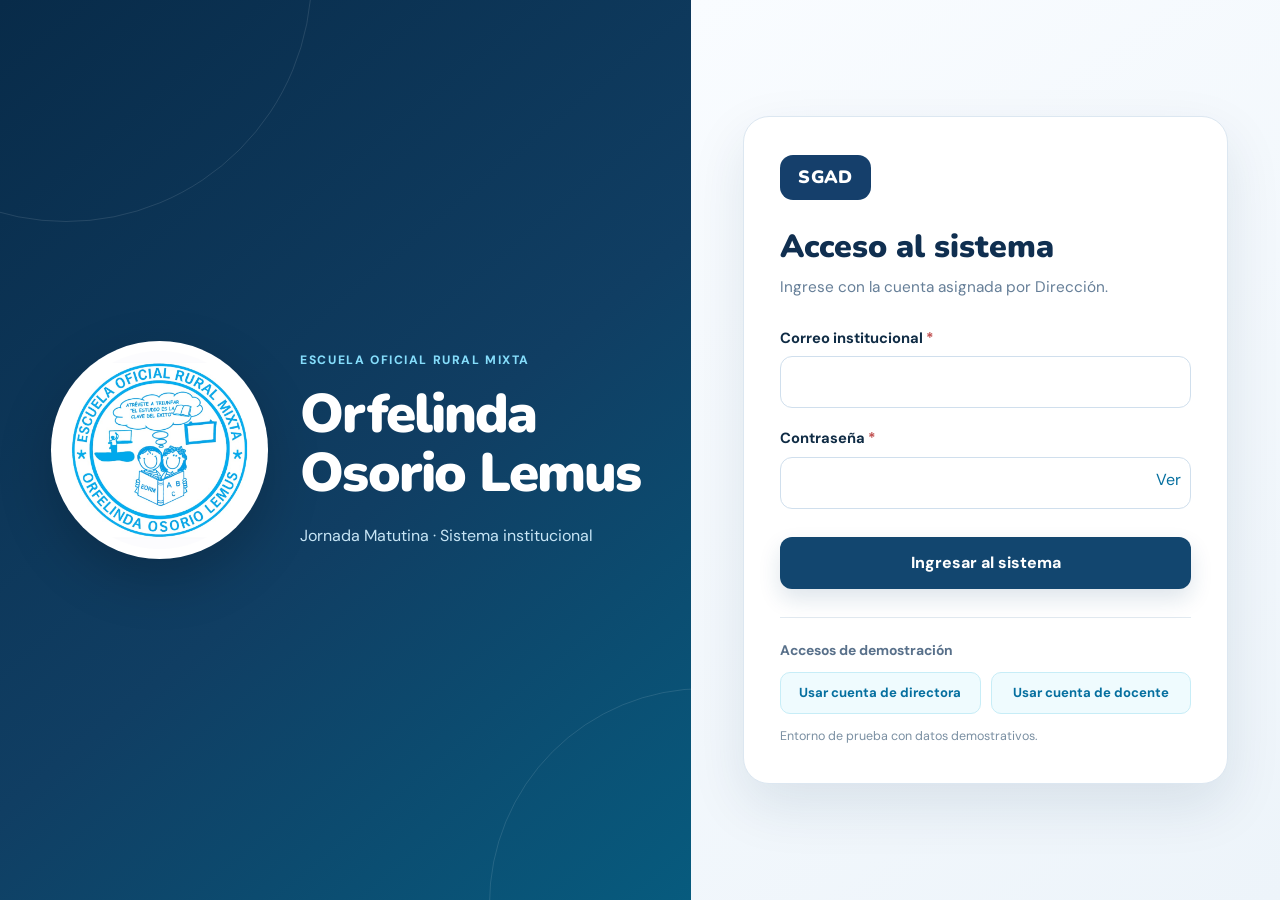
==== commit 868950f0: "Finalizar prototipo SGAD con perfiles, dashboards, reportes y auditoria" ====
--- a/index.html
+++ b/index.html
@@ -9,6 +9,9 @@
   <link rel="preconnect" href="https://fonts.gstatic.com" crossorigin>
   <link href="https://fonts.googleapis.com/css2?family=DM+Sans:wght@400;500;600;700&amp;family=Nunito:wght@700;800;900&amp;display=swap" rel="stylesheet">
   <link rel="stylesheet" href="styles.css">
+<link rel="stylesheet" href="profile.css">
+  <link rel="stylesheet" href="dashboard-docente.css">
+  <link rel="stylesheet" href="dashboard-directora.css">
 </head>
 <body>
   <div id="app" aria-live="polite"></div>
@@ -21,6 +24,10 @@
   <script src="app-core.js"></script>
   <script src="pages-director.js"></script>
   <script src="pages-teacher.js"></script>
-  <script src="app.js"></script>
+  <script src="profile.js"></script>
+<script src="profile-photo.js"></script>
+<script src="app.js"></script>
 </body>
 </html>
+
+
--- a/styles.css
+++ b/styles.css
@@ -521,3 +521,608 @@
     break-inside: avoid;
   }
 }
+
+
+/* ==========================================
+   SGAD - NUEVO INICIO DE SESIÓN INSTITUCIONAL
+   Diseño sobrio con fondo azul
+   ========================================== */
+
+.sgad-login {
+  min-height: 100vh;
+  display: grid;
+  grid-template-columns: 54% 46%;
+  background: #f5f8fc;
+}
+
+/* PANEL IZQUIERDO */
+
+.sgad-login .login-brand {
+  position: relative;
+  display: flex;
+  align-items: center;
+  justify-content: center;
+  overflow: hidden;
+  min-height: 100vh;
+  padding: 55px 48px;
+
+  background: linear-gradient(
+    140deg,
+    #082b49 0%,
+    #103e63 55%,
+    #075b7e 100%
+  );
+
+  color: #ffffff;
+}
+
+/* Círculos decorativos discretos */
+
+.sgad-login .login-brand::before,
+.sgad-login .login-brand::after {
+  content: "";
+  position: absolute;
+  border: 1px solid rgba(255, 255, 255, 0.11);
+  border-radius: 50%;
+  pointer-events: none;
+}
+
+.sgad-login .login-brand::before {
+  width: 490px;
+  height: 490px;
+  top: -270px;
+  left: -180px;
+}
+
+.sgad-login .login-brand::after {
+  width: 430px;
+  height: 430px;
+  right: -230px;
+  bottom: -220px;
+}
+
+.sgad-login .brand-content {
+  position: relative;
+  z-index: 1;
+  width: 100%;
+  max-width: 790px;
+}
+
+/* Logo y nombre de la institución */
+
+.sgad-login .institution-identity {
+  display: flex;
+  align-items: center;
+  justify-content: center;
+  gap: 32px;
+}
+
+.sgad-login .brand-logo-wrap {
+  flex: 0 0 auto;
+  width: clamp(150px, 17vw, 260px);
+  height: clamp(150px, 17vw, 260px);
+  padding: 10px;
+
+  display: flex;
+  align-items: center;
+  justify-content: center;
+
+  background: #ffffff;
+  border-radius: 50%;
+
+  box-shadow: 0 20px 55px rgba(0, 0, 0, 0.20);
+}
+
+.sgad-login .brand-logo-wrap img {
+  width: 100%;
+  height: 100%;
+  object-fit: contain;
+}
+
+.sgad-login .institution-info {
+  min-width: 0;
+}
+
+.sgad-login .institution-eyebrow {
+  margin: 0 0 15px;
+  color: #85ddfb;
+  font-size: 0.76rem;
+  letter-spacing: 0.13em;
+  font-weight: 800;
+}
+
+.sgad-login .institution-info h1 {
+  margin: 0;
+  max-width: 530px;
+  color: #ffffff;
+  font-family: "Nunito", Arial, sans-serif;
+
+  font-size: clamp(2.6rem, 4.25vw, 4.8rem);
+  line-height: 1.09;
+  font-weight: 900;
+  letter-spacing: -0.035em;
+}
+
+.sgad-login .institution-subtitle {
+  margin-top: 20px;
+  color: #c7e5f5;
+  font-size: 1rem;
+  line-height: 1.5;
+}
+
+/* PANEL DERECHO */
+
+.sgad-login .login-panel {
+  display: flex;
+  align-items: center;
+  justify-content: center;
+  min-height: 100vh;
+  padding: 45px 7%;
+
+  background: linear-gradient(
+    145deg,
+    #f9fcff,
+    #edf4fa
+  );
+}
+
+/* TARJETA DE INGRESO */
+
+.sgad-login .login-card {
+  width: 100%;
+  max-width: 485px;
+  padding: 38px 36px;
+
+  background: #ffffff;
+  border: 1px solid #dce7f1;
+  border-radius: 26px;
+
+  box-shadow: 0 22px 55px rgba(10, 45, 79, 0.10);
+}
+
+/* Etiqueta SGAD */
+
+.sgad-login .login-system-tag {
+  display: inline-flex;
+  align-items: center;
+  justify-content: center;
+
+  min-height: 45px;
+  padding: 9px 18px;
+  margin-bottom: 28px;
+
+  color: #ffffff;
+  background: #153f6b;
+  border-radius: 13px;
+
+  font-family: "Nunito", Arial, sans-serif;
+  font-size: 1.12rem;
+  font-weight: 900;
+  letter-spacing: 0.025em;
+}
+
+.sgad-login .login-card h2 {
+  margin: 0 0 10px;
+  color: #102f50;
+
+  font-family: "Nunito", Arial, sans-serif;
+  font-size: clamp(1.8rem, 2.5vw, 2.3rem);
+  line-height: 1.17;
+  font-weight: 900;
+}
+
+.sgad-login .login-description {
+  margin: 0 0 30px;
+  color: #667f98;
+  font-size: 0.96rem;
+}
+
+/* FORMULARIO */
+
+.sgad-login .login-card .form-group {
+  margin-bottom: 20px;
+}
+
+.sgad-login .login-card .input {
+  min-height: 52px;
+  border-radius: 12px;
+  border: 1px solid #d0dfed;
+  background: #ffffff;
+}
+
+.sgad-login .login-card .input:focus {
+  border-color: #1689bb;
+  box-shadow: 0 0 0 4px rgba(22, 137, 187, 0.11);
+}
+
+/* Botón principal */
+
+.sgad-login .login-submit {
+  min-height: 52px;
+  width: 100%;
+  margin-top: 8px;
+
+  background: #12466f;
+  border-color: #12466f;
+  border-radius: 12px;
+
+  color: #ffffff;
+  font-weight: 800;
+  box-shadow: 0 10px 22px rgba(18, 70, 111, 0.14);
+}
+
+.sgad-login .login-submit:hover {
+  background: #0b3659;
+  border-color: #0b3659;
+}
+
+/* ACCESOS DE DEMOSTRACIÓN */
+
+.sgad-login .login-help {
+  margin-top: 28px;
+  padding: 22px 0 0;
+
+  border: none;
+  border-top: 1px solid #e1e9f0;
+  border-radius: 0;
+  background: transparent;
+}
+
+.sgad-login .login-help strong {
+  display: block;
+  color: #58708a;
+  font-size: 0.87rem;
+  margin-bottom: 12px;
+}
+
+.sgad-login .demo-buttons {
+  display: grid;
+  grid-template-columns: repeat(2, minmax(0, 1fr));
+  gap: 10px;
+  margin: 0;
+}
+
+.sgad-login .demo-buttons .btn {
+  min-height: 42px;
+  white-space: normal;
+  text-align: center;
+  border-radius: 10px;
+  font-size: 0.82rem;
+}
+
+.sgad-login .login-help .input-hint {
+  margin-top: 13px;
+  color: #7a8fa2;
+  font-size: 0.78rem;
+}
+
+/* RESPONSIVE */
+
+@media (max-width: 1100px) {
+
+  .sgad-login {
+    grid-template-columns: 1fr 1fr;
+  }
+
+  .sgad-login .institution-identity {
+    flex-direction: column;
+    text-align: center;
+  }
+
+  .sgad-login .login-card {
+    padding: 30px 25px;
+  }
+
+}
+
+@media (max-width: 900px) {
+
+  .sgad-login {
+    grid-template-columns: 1fr;
+  }
+
+  .sgad-login .login-brand {
+    min-height: 310px;
+    padding: 35px 24px;
+  }
+
+  .sgad-login .institution-identity {
+    flex-direction: row;
+    text-align: left;
+    gap: 22px;
+  }
+
+  .sgad-login .brand-logo-wrap {
+    width: 125px;
+    height: 125px;
+  }
+
+  .sgad-login .institution-info h1 {
+    font-size: 2.4rem;
+  }
+
+  .sgad-login .login-panel {
+    min-height: auto;
+    padding: 36px 20px;
+  }
+
+}
+
+@media (max-width: 560px) {
+
+  .sgad-login .login-brand {
+    min-height: 270px;
+  }
+
+  .sgad-login .institution-identity {
+    flex-direction: column;
+    text-align: center;
+    gap: 16px;
+  }
+
+  .sgad-login .brand-logo-wrap {
+    width: 105px;
+    height: 105px;
+  }
+
+  .sgad-login .institution-info h1 {
+    font-size: 2rem;
+  }
+
+  .sgad-login .institution-eyebrow {
+    font-size: 0.65rem;
+  }
+
+  .sgad-login .institution-subtitle {
+    margin-top: 10px;
+    font-size: 0.87rem;
+  }
+
+  .sgad-login .login-card {
+    padding: 26px 20px;
+    border-radius: 20px;
+  }
+
+  .sgad-login .demo-buttons {
+    grid-template-columns: 1fr;
+  }
+
+}
+
+/* ==========================================
+   SGAD - SCROLLBAR DEL MENÚ LATERAL
+   ========================================== */
+
+/* Menú lateral desplazable */
+.sidebar .nav-scroll {
+  overflow-y: auto;
+  overflow-x: hidden;
+
+  scrollbar-width: thin;
+  scrollbar-color: rgba(145, 202, 231, 0.38) transparent;
+}
+
+/* Chrome, Edge y navegadores WebKit */
+.sidebar .nav-scroll::-webkit-scrollbar {
+  width: 6px;
+}
+
+.sidebar .nav-scroll::-webkit-scrollbar-track {
+  background: transparent;
+}
+
+.sidebar .nav-scroll::-webkit-scrollbar-thumb {
+  background: rgba(145, 202, 231, 0.38);
+  border-radius: 20px;
+}
+
+.sidebar .nav-scroll::-webkit-scrollbar-thumb:hover {
+  background: rgba(145, 202, 231, 0.65);
+}
+
+.sidebar .nav-scroll::-webkit-scrollbar-button {
+  display: none;
+  width: 0;
+  height: 0;
+}
+
+/* Evitar cambios de tamaño en el menú */
+.sidebar {
+  overflow: hidden;
+}
+
+/* ==========================================
+   SGAD - BUSCADOR DE ESTUDIANTES AL SUBIR
+   DOCUMENTOS DE EXPEDIENTES
+   ========================================== */
+
+.upload-student-results {
+  max-height: 220px;
+  overflow-y: auto;
+  margin-top: 8px;
+  border: 1px solid #d9e6ee;
+  border-radius: 12px;
+  background: #ffffff;
+}
+
+.upload-student-results:empty {
+  display: none;
+}
+
+.upload-student-results > .muted {
+  margin: 0;
+  padding: 13px 15px;
+  font-size: 0.88rem;
+}
+
+.upload-student-option {
+  display: flex;
+  flex-direction: column;
+  align-items: flex-start;
+  gap: 4px;
+  width: 100%;
+  padding: 12px 15px;
+  background: #ffffff;
+  color: #153a59;
+  border: none;
+  border-bottom: 1px solid #e8eff5;
+  text-align: left;
+  cursor: pointer;
+}
+
+.upload-student-option:last-child {
+  border-bottom: none;
+}
+
+.upload-student-option:hover,
+.upload-student-option:focus-visible {
+  background: #eaf7fc;
+  outline-offset: -3px;
+}
+
+.upload-student-option strong {
+  font-size: 0.92rem;
+  font-weight: 700;
+}
+
+.upload-student-option small {
+  color: #668399;
+  font-size: 0.8rem;
+}
+
+.upload-student-confirmed {
+  margin: 10px 0 0;
+  padding: 11px 14px;
+  border: 1px solid #b5e5d6;
+  background: #eaf8f2;
+  color: #146a55;
+  border-radius: 10px;
+  font-size: 0.9rem;
+}
+
+.upload-student-results {
+  scrollbar-width: thin;
+  scrollbar-color: #aacbdc transparent;
+}
+
+
+/* ==========================================
+   SGAD - AJUSTE FINAL DE REPORTES PDF
+   ========================================== */
+
+@media print {
+
+  @page {
+    size: A4;
+    margin: 12mm;
+  }
+
+  html,
+  body {
+    width: 100% !important;
+    height: auto !important;
+    min-height: 0 !important;
+    overflow: visible !important;
+    margin: 0 !important;
+    padding: 0 !important;
+    background: white !important;
+  }
+
+  .app-shell,
+  .main-column,
+  .page:has(.report-preview) {
+    display: block !important;
+    width: 100% !important;
+    height: auto !important;
+    min-height: 0 !important;
+    max-height: none !important;
+    overflow: visible !important;
+    margin: 0 !important;
+    padding: 0 !important;
+    background: white !important;
+    box-shadow: none !important;
+  }
+
+  .page:has(.report-preview) > .card,
+  .page:has(.report-preview) > .page-head {
+    display: none !important;
+  }
+
+  .report-preview {
+    display: block !important;
+    width: 100% !important;
+    max-width: none !important;
+    height: auto !important;
+    min-height: 0 !important;
+    margin: 0 !important;
+    padding: 0 !important;
+    border: none !important;
+    box-shadow: none !important;
+    overflow: visible !important;
+    break-after: auto !important;
+  }
+
+  .report-preview .report-heading {
+    break-after: avoid-page;
+  }
+
+  .report-preview table {
+    width: 100% !important;
+    min-width: 0 !important;
+    border-collapse: collapse;
+  }
+
+  .report-preview tr {
+    break-inside: avoid-page;
+    page-break-inside: avoid;
+  }
+
+  .report-preview .page-actions,
+  .report-preview .no-print {
+    display: none !important;
+  }
+}
+
+/* SGAD - Ajuste visual de la bitácora */
+
+@media screen and (min-width: 1100px) {
+  .page:has(input[placeholder*="Buscar acción"]) .table-wrap {
+    overflow-x: auto;
+  }
+
+  .page:has(input[placeholder*="Buscar acción"]) table {
+    width: 100%;
+    min-width: 1050px;
+    table-layout: fixed;
+  }
+
+  .page:has(input[placeholder*="Buscar acción"]) th:nth-child(1),
+  .page:has(input[placeholder*="Buscar acción"]) td:nth-child(1) {
+    width: 18%;
+  }
+
+  .page:has(input[placeholder*="Buscar acción"]) th:nth-child(2),
+  .page:has(input[placeholder*="Buscar acción"]) td:nth-child(2) {
+    width: 24%;
+  }
+
+  .page:has(input[placeholder*="Buscar acción"]) th:nth-child(3),
+  .page:has(input[placeholder*="Buscar acción"]) td:nth-child(3) {
+    width: 14%;
+  }
+
+  .page:has(input[placeholder*="Buscar acción"]) th:nth-child(4),
+  .page:has(input[placeholder*="Buscar acción"]) td:nth-child(4) {
+    width: 12%;
+  }
+
+  .page:has(input[placeholder*="Buscar acción"]) th:nth-child(5),
+  .page:has(input[placeholder*="Buscar acción"]) td:nth-child(5) {
+    width: 14%;
+  }
+
+  .page:has(input[placeholder*="Buscar acción"]) th:nth-child(6),
+  .page:has(input[placeholder*="Buscar acción"]) td:nth-child(6) {
+    width: 18%;
+  }
+}
--- a/profile.css
+++ b/profile.css
@@ -0,0 +1,286 @@
+.perfil-page {
+  max-width: 1250px;
+  margin: 0 auto;
+}
+
+.perfil-main {
+  background: #fff;
+  border: 1px solid #d8e7f0;
+  border-radius: 22px;
+  padding: 30px;
+  box-shadow: 0 12px 35px rgba(13, 64, 96, .06);
+}
+
+.perfil-heading {
+  display: flex;
+  gap: 20px;
+  align-items: center;
+  padding-bottom: 24px;
+  margin-bottom: 24px;
+  border-bottom: 1px solid #dfebf2;
+}
+
+.perfil-heading h2 {
+  margin: 0 0 7px;
+  color: #10456b;
+  font-size: clamp(21px, 2vw, 30px);
+}
+
+.perfil-heading p,
+.perfil-muted {
+  color: #698299;
+}
+
+.perfil-avatar {
+  flex-shrink: 0;
+  width: 84px;
+  height: 84px;
+  border-radius: 23px;
+  background: #10456b;
+  color: #fff;
+  display: grid;
+  place-items: center;
+  font-size: 27px;
+  font-weight: 800;
+}
+
+.perfil-cards {
+  display: grid;
+  grid-template-columns: repeat(2, minmax(0, 1fr));
+  gap: 18px;
+}
+
+.perfil-tile {
+  position: relative;
+  padding: 23px;
+  border-radius: 17px;
+  display: flex;
+  flex-direction: column;
+  gap: 8px;
+  min-width: 0;
+}
+
+.perfil-tile-icon {
+  font-size: 25px;
+}
+
+.perfil-tile-label {
+  font-size: 13px;
+  font-weight: 700;
+}
+
+.perfil-tile strong {
+  font-size: 17px;
+  overflow-wrap: anywhere;
+}
+
+.perfil-green {
+  background: #e5f5df;
+  color: #276b32;
+}
+.perfil-yellow {
+  background: #fff0c7;
+  color: #80560e;
+}
+.perfil-blue {
+  background: #dff4fc;
+  color: #116184;
+}
+.perfil-red {
+  background: #ffe7e5;
+  color: #a44343;
+}
+
+.perfil-lower {
+  display: grid;
+  grid-template-columns: repeat(2, minmax(0, 1fr));
+  gap: 18px;
+  margin-top: 20px;
+}
+
+.perfil-section-card {
+  background: #f8fbfd;
+  padding: 22px;
+  border: 1px solid #dae7ee;
+  border-radius: 16px;
+}
+
+.perfil-section-card h3 {
+  color: #10456b;
+  margin: 0 0 12px;
+}
+
+.perfil-section-item {
+  border-top: 1px solid #e0eaf0;
+  padding: 13px 0;
+  color: #10456b;
+  font-weight: 600;
+}
+
+.perfil-footer {
+  display: flex;
+  justify-content: flex-end;
+  flex-wrap: wrap;
+  gap: 12px;
+  margin-top: 24px;
+}
+
+.user-summary[data-action="open-profile"] {
+  cursor: pointer;
+  border-radius: 12px;
+}
+
+.user-summary[data-action="open-profile"]:focus-visible {
+  outline: 3px solid #1ab6df;
+  outline-offset: 5px;
+}
+
+@media (max-width: 750px) {
+  .perfil-main { padding: 18px; }
+  .perfil-cards, .perfil-lower {
+    grid-template-columns: 1fr;
+  }
+  .perfil-heading { align-items: flex-start; }
+  .perfil-avatar { width: 65px; height: 65px; }
+}
+
+/* ==========================================
+   MI PERFIL - DISEÑO COMPACTO
+   ========================================== */
+
+.perfil-page {
+  max-width: 900px !important;
+  margin: 0 auto !important;
+}
+
+.perfil-main {
+  padding: 22px !important;
+  border-radius: 18px !important;
+}
+
+.perfil-heading {
+  gap: 14px !important;
+  padding-bottom: 16px !important;
+  margin-bottom: 16px !important;
+}
+
+.perfil-avatar {
+  width: 58px !important;
+  height: 58px !important;
+  border-radius: 16px !important;
+  font-size: 21px !important;
+}
+
+.perfil-heading h2 {
+  font-size: 21px !important;
+  margin-bottom: 4px !important;
+}
+
+.perfil-heading p {
+  font-size: 13px !important;
+}
+
+.perfil-cards {
+  gap: 10px !important;
+}
+
+.perfil-tile {
+  padding: 14px 16px !important;
+  border-radius: 12px !important;
+  gap: 5px !important;
+  min-height: 0 !important;
+}
+
+.perfil-tile-icon {
+  font-size: 18px !important;
+}
+
+.perfil-tile-label {
+  font-size: 12px !important;
+}
+
+.perfil-tile strong {
+  font-size: 14px !important;
+}
+
+.perfil-lower {
+  gap: 10px !important;
+  margin-top: 12px !important;
+}
+
+.perfil-section-card {
+  padding: 15px !important;
+  border-radius: 12px !important;
+}
+
+.perfil-section-card h3 {
+  font-size: 15px !important;
+  margin-bottom: 8px !important;
+}
+
+.perfil-section-card p,
+.perfil-section-item {
+  font-size: 13px !important;
+}
+
+.perfil-footer {
+  margin-top: 14px !important;
+}
+
+.perfil-footer .btn {
+  padding: 9px 15px !important;
+  font-size: 13px !important;
+}
+
+@media (max-width: 650px) {
+  .perfil-page {
+    max-width: 100% !important;
+  }
+
+  .perfil-cards,
+  .perfil-lower {
+    grid-template-columns: 1fr !important;
+  }
+}
+
+/* =====================================
+   FOTOGRAFIA DE PERFIL - SGAD
+   ===================================== */
+
+.perfil-photo-controls {
+  display: flex;
+  align-items: center;
+  justify-content: flex-end;
+  flex-wrap: wrap;
+  gap: 8px;
+  margin-left: auto;
+}
+
+.perfil-photo-controls .btn {
+  padding: 8px 12px;
+  font-size: 12px;
+  border-radius: 9px;
+  white-space: nowrap;
+}
+
+.perfil-photo-controls [hidden] {
+  display: none !important;
+}
+
+.perfil-avatar,
+.user-summary .avatar {
+  overflow: hidden;
+}
+
+@media (max-width: 650px) {
+  .perfil-heading {
+    flex-wrap: wrap;
+  }
+
+  .perfil-photo-controls {
+    width: 100%;
+    margin-left: 0;
+    justify-content: flex-start;
+  }
+}
+
--- a/dashboard-docente.css
+++ b/dashboard-docente.css
@@ -0,0 +1,240 @@
+/* ============================================
+   SGAD - DASHBOARD DOCENTE
+   Estilo escolar, moderno e institucional
+   ============================================ */
+
+.teacher-dashboard {
+  --verde-docente: #70c96e;
+  --amarillo-docente: #f6c948;
+  --celeste-docente: #59bce9;
+  --coral-docente: #f18c88;
+}
+
+/* BIENVENIDA */
+
+.teacher-dashboard .hero {
+  background: linear-gradient(115deg, #10436a 0%, #146589 100%) !important;
+  border: 0 !important;
+  border-radius: 22px !important;
+  padding: 30px 34px !important;
+  color: white !important;
+  box-shadow: 0 12px 25px rgba(16, 67, 106, .12);
+  position: relative;
+  overflow: hidden;
+}
+
+.teacher-dashboard .hero::after {
+  content: "";
+  position: absolute;
+  width: 280px;
+  height: 280px;
+  border: 35px solid rgba(255,255,255,.055);
+  border-radius: 50%;
+  top: -150px;
+  right: 13%;
+  pointer-events: none;
+}
+
+.teacher-dashboard .hero h1 {
+  color: white !important;
+  font-size: clamp(28px, 3vw, 43px) !important;
+  line-height: 1.15 !important;
+  margin: 9px 0 !important;
+}
+
+.teacher-dashboard .hero p {
+  color: #edfaff !important;
+}
+
+.teacher-dashboard .hero .eyebrow {
+  color: #8deaf4 !important;
+  font-size: 11px !important;
+  letter-spacing: 1.4px !important;
+}
+
+.teacher-dashboard .hero .btn {
+  background: white !important;
+  color: #12496d !important;
+  border-color: white !important;
+  border-radius: 12px !important;
+  font-weight: 700 !important;
+  position: relative;
+  z-index: 1;
+}
+
+.teacher-dashboard .hero .btn:hover {
+  background: #eaf8ff !important;
+}
+
+/* TARJETAS DE INDICADORES */
+
+.teacher-dashboard .metrics {
+  gap: 16px !important;
+  margin-top: 20px !important;
+  margin-bottom: 20px !important;
+}
+
+.teacher-dashboard .metrics .metric {
+  min-width: 0 !important;
+  border: none !important;
+  border-radius: 19px !important;
+  overflow: hidden !important;
+  padding: 22px 20px 0 !important;
+  box-shadow: 0 9px 22px rgba(21, 66, 97, .1) !important;
+  transition: transform .2s ease, box-shadow .2s ease;
+}
+
+.teacher-dashboard .metrics .metric:hover {
+  transform: translateY(-3px);
+  box-shadow: 0 14px 25px rgba(21, 66, 97, .15) !important;
+}
+
+/* Verde - Estudiantes */
+.teacher-dashboard .metrics .metric:nth-child(1) {
+  background: linear-gradient(135deg, #89d989, #58be72) !important;
+}
+
+/* Amarillo - Solicitudes */
+.teacher-dashboard .metrics .metric:nth-child(2) {
+  background: linear-gradient(135deg, #ffdb72, #f5be36) !important;
+}
+
+/* Celeste - Documentos */
+.teacher-dashboard .metrics .metric:nth-child(3) {
+  background: linear-gradient(135deg, #85d4f4, #55b6e6) !important;
+}
+
+/* Coral - Correcciones */
+.teacher-dashboard .metrics .metric:nth-child(4) {
+  background: linear-gradient(135deg, #fbb1a8, #ed858b) !important;
+}
+
+.teacher-dashboard .metric-label,
+.teacher-dashboard .metric-value,
+.teacher-dashboard .metric-sub {
+  color: #153e58 !important;
+}
+
+.teacher-dashboard .metric-label {
+  font-size: 13px !important;
+  font-weight: 800 !important;
+  line-height: 1.35 !important;
+}
+
+.teacher-dashboard .metric-value {
+  font-size: 43px !important;
+  line-height: 1.1 !important;
+  margin: 10px 0 !important;
+}
+
+.teacher-dashboard .metric-sub {
+  font-size: 12px !important;
+  min-height: 34px;
+}
+
+.teacher-dashboard .metric-icon {
+  display: inline-flex !important;
+  align-items: center !important;
+  justify-content: center !important;
+  width: 46px !important;
+  height: 46px !important;
+  border-radius: 14px !important;
+  background: rgba(255,255,255,.48) !important;
+  color: #12476b !important;
+  font-size: 22px !important;
+}
+
+.teacher-dashboard .metric-foot {
+  margin: 18px -20px 0 !important;
+  padding: 13px 17px !important;
+  background: rgba(255,255,255,.75) !important;
+  border-top: 0 !important;
+  display: flex !important;
+  align-items: center !important;
+  justify-content: space-between !important;
+  gap: 8px !important;
+}
+
+.teacher-dashboard .metric-foot span {
+  color: #375970 !important;
+  font-size: 11px !important;
+}
+
+.teacher-dashboard .metric-foot .link-button {
+  color: #0b567a !important;
+  font-size: 12px !important;
+  font-weight: 800 !important;
+  white-space: nowrap;
+}
+
+/* PANELES INFERIORES */
+
+.teacher-dashboard .grid-2 {
+  gap: 18px !important;
+  align-items: stretch !important;
+}
+
+.teacher-dashboard .grid-2 > .card {
+  background: #ffffff !important;
+  border: 1px solid #d8e9f2 !important;
+  border-radius: 20px !important;
+  box-shadow: 0 8px 22px rgba(21, 66, 97, .065) !important;
+  overflow: hidden;
+}
+
+.teacher-dashboard .grid-2 .card-title {
+  color: #164b70 !important;
+  font-size: 21px !important;
+}
+
+.teacher-dashboard .grid-2 .card-subtitle {
+  color: #698398 !important;
+  font-size: 13px !important;
+}
+
+.teacher-dashboard .grid-2 .list-item {
+  padding: 15px 0 !important;
+  border-bottom-color: #e4eef4 !important;
+}
+
+.teacher-dashboard .grid-2 .list-icon {
+  background: #e5f7f6 !important;
+  color: #137e8c !important;
+  border-radius: 12px !important;
+}
+
+.teacher-dashboard .grid-2 .list-main strong {
+  color: #173d58 !important;
+}
+
+.teacher-dashboard .grid-2 .list-main small {
+  color: #71899b !important;
+}
+
+.teacher-dashboard .grid-2 .btn-soft {
+  border-radius: 10px !important;
+  background: #eaf8fd !important;
+  color: #0b688a !important;
+}
+
+/* RESPONSIVO */
+
+@media (max-width: 1050px) {
+  .teacher-dashboard .metrics {
+    grid-template-columns: repeat(2, minmax(0, 1fr)) !important;
+  }
+}
+
+@media (max-width: 650px) {
+  .teacher-dashboard .hero {
+    padding: 23px 20px !important;
+  }
+
+  .teacher-dashboard .metrics {
+    grid-template-columns: 1fr !important;
+  }
+
+  .teacher-dashboard .grid-2 {
+    grid-template-columns: 1fr !important;
+  }
+}
--- a/dashboard-directora.css
+++ b/dashboard-directora.css
@@ -0,0 +1,130 @@
+/* ======================================
+   SGAD - DASHBOARD DE DIRECCIÓN
+   Colores institucionales suaves
+   ====================================== */
+
+.director-dashboard .metrics {
+  gap: 17px !important;
+  margin-top: 20px !important;
+  margin-bottom: 22px !important;
+}
+
+.director-dashboard .metrics .metric {
+  min-width: 0 !important;
+  padding: 21px 19px 0 !important;
+  border: 1px solid rgba(255,255,255,.65) !important;
+  border-radius: 19px !important;
+  overflow: hidden !important;
+  box-shadow: 0 8px 22px rgba(23,73,101,.08) !important;
+  transition: transform .2s ease, box-shadow .2s ease;
+}
+
+.director-dashboard .metrics .metric:hover {
+  transform: translateY(-3px);
+  box-shadow: 0 12px 25px rgba(23,73,101,.14) !important;
+}
+
+/* Estudiantes */
+.director-dashboard .metrics .metric:nth-child(1) {
+  background: linear-gradient(135deg,#daf3d4,#a8dda7) !important;
+}
+
+/* Docentes */
+.director-dashboard .metrics .metric:nth-child(2) {
+  background: linear-gradient(135deg,#def4fd,#b0e0f4) !important;
+}
+
+/* Revisiones */
+.director-dashboard .metrics .metric:nth-child(3) {
+  background: linear-gradient(135deg,#fff0c8,#ffdc92) !important;
+}
+
+/* Solicitudes */
+.director-dashboard .metrics .metric:nth-child(4) {
+  background: linear-gradient(135deg,#ffe2df,#f5bab7) !important;
+}
+
+.director-dashboard .metric-label,
+.director-dashboard .metric-value,
+.director-dashboard .metric-sub {
+  color: #173f59 !important;
+}
+
+.director-dashboard .metric-label {
+  font-size: 12px !important;
+  font-weight: 800 !important;
+  line-height: 1.4 !important;
+}
+
+.director-dashboard .metric-value {
+  font-size: 42px !important;
+  line-height: 1.1 !important;
+  margin: 10px 0 !important;
+}
+
+.director-dashboard .metric-sub {
+  font-size: 12px !important;
+  min-height: 32px;
+}
+
+.director-dashboard .metric-icon {
+  display: inline-flex !important;
+  align-items: center !important;
+  justify-content: center !important;
+  width: 45px !important;
+  height: 45px !important;
+  border-radius: 13px !important;
+  background: rgba(255,255,255,.58) !important;
+  color: #144b69 !important;
+}
+
+.director-dashboard .metric-foot {
+  margin: 17px -19px 0 !important;
+  padding: 13px 16px !important;
+  background: rgba(255,255,255,.65) !important;
+  border: 0 !important;
+  display: flex !important;
+  align-items: center !important;
+  justify-content: space-between !important;
+  gap: 10px !important;
+}
+
+.director-dashboard .metric-foot span {
+  font-size: 11px !important;
+  color: #406075 !important;
+}
+
+.director-dashboard .metric-foot .link-button {
+  color: #075b85 !important;
+  font-weight: 800 !important;
+  font-size: 12px !important;
+}
+
+/* Paneles inferiores */
+
+.director-dashboard .grid-2 > .card {
+  background: #fff !important;
+  border: 1px solid #d9e9f1 !important;
+  border-radius: 20px !important;
+  box-shadow: 0 8px 20px rgba(23,73,101,.06) !important;
+}
+
+.director-dashboard .grid-2 .card-title {
+  color: #164a70 !important;
+}
+
+.director-dashboard .grid-2 .btn-primary {
+  border-radius: 11px !important;
+}
+
+@media (max-width: 1050px) {
+  .director-dashboard .metrics {
+    grid-template-columns: repeat(2,minmax(0,1fr)) !important;
+  }
+}
+
+@media (max-width: 650px) {
+  .director-dashboard .metrics {
+    grid-template-columns: 1fr !important;
+  }
+}
